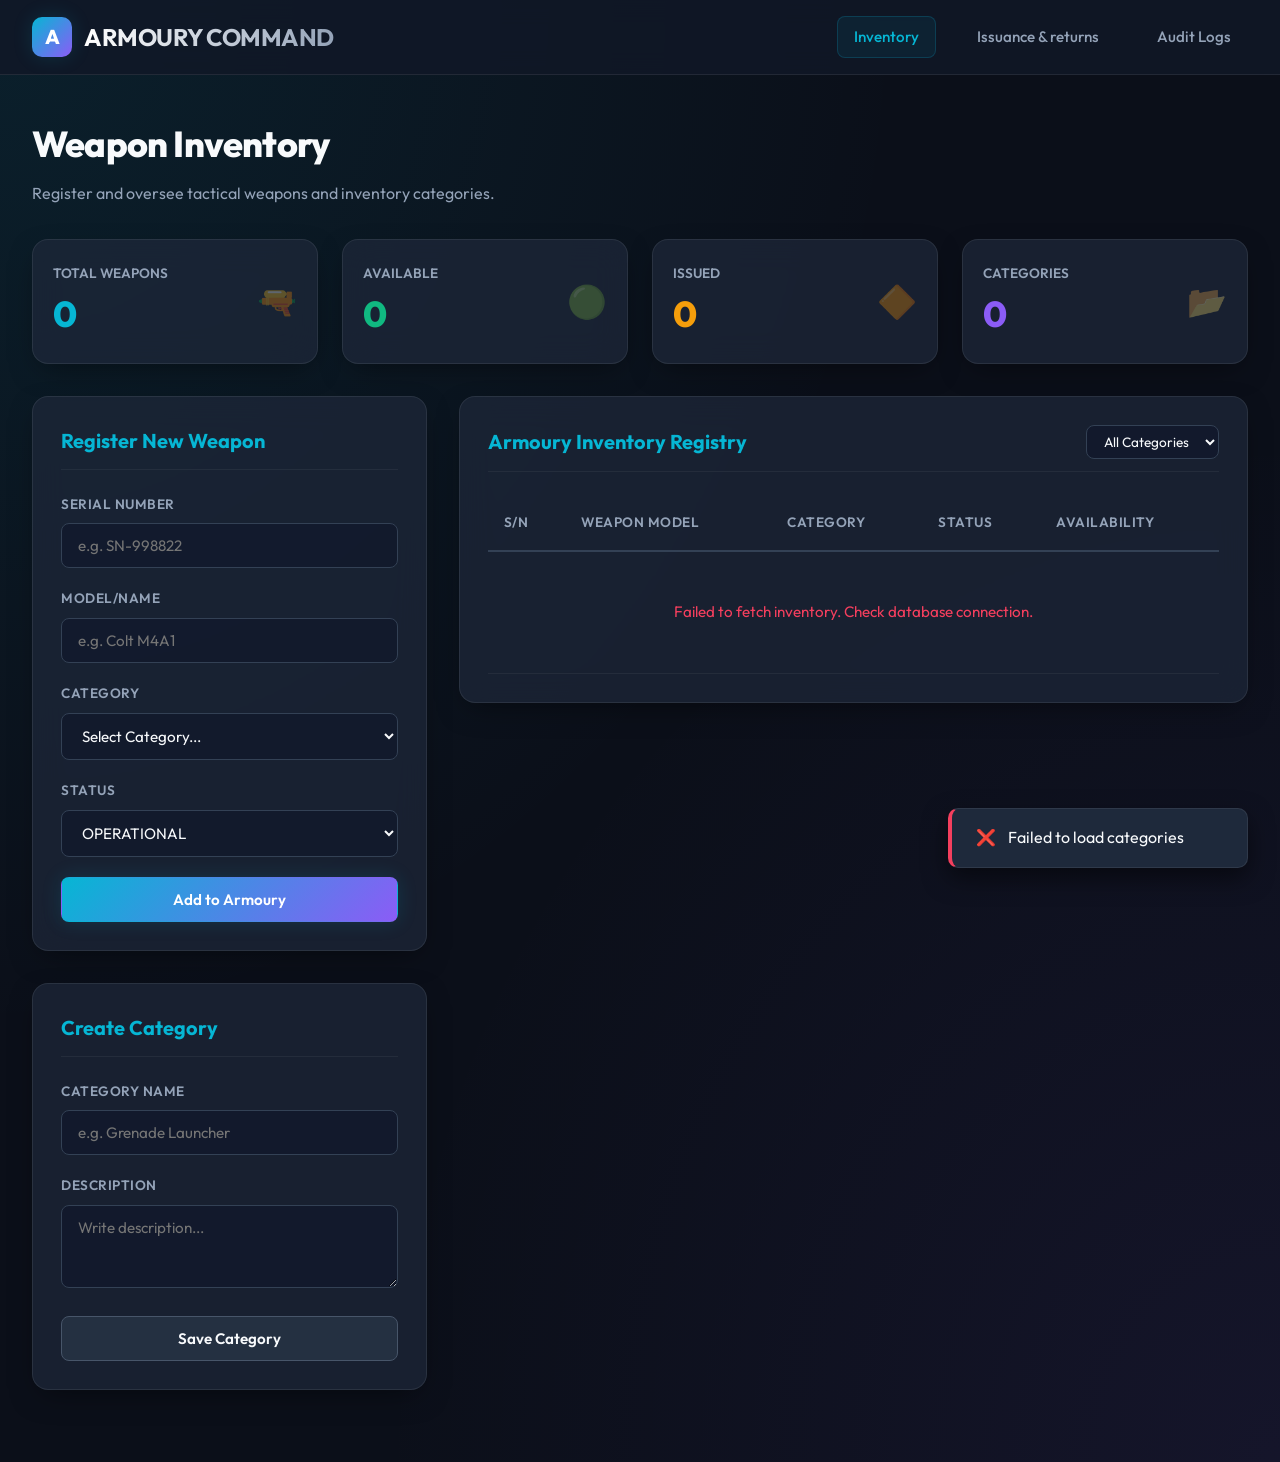
==== src/main/resources/static/index.html @ dfa246cc "Initial commit" ====
<!DOCTYPE html>
<html lang="en">
<head>
  <meta charset="UTF-8">
  <meta name="viewport" content="width=device-width, initial-scale=1.0">
  <title>Armoury Inventory - Armoury Management System</title>
  <link rel="stylesheet" href="style.css">
</head>
<body>

  <!-- Navigation -->
  <header>
    <div class="nav-container">
      <div class="logo-section">
        <div class="logo-icon">A</div>
        <div class="logo-text">ARMOURY COMMAND</div>
      </div>
      <nav class="nav-links">
        <a href="index.html" class="nav-link active" id="nav-inventory">Inventory</a>
        <a href="issuance.html" class="nav-link" id="nav-issuance">Issuance & returns</a>
        <a href="audit.html" class="nav-link" id="nav-audit">Audit Logs</a>
      </nav>
    </div>
  </header>

  <main>
    <!-- Page Title -->
    <div class="page-title-section">
      <h1 class="page-title">Weapon Inventory</h1>
      <p class="page-subtitle">Register and oversee tactical weapons and inventory categories.</p>
    </div>

    <!-- Overview Counters -->
    <div style="display: grid; grid-template-columns: repeat(auto-fit, minmax(220px, 1fr)); gap: 1.5rem; margin-bottom: 2rem;">
      <div class="glass-card" style="margin-bottom: 0; padding: 1.25rem; display: flex; align-items: center; justify-content: space-between;">
        <div>
          <span style="font-size: 0.85rem; text-transform: uppercase; color: var(--text-muted); font-weight: 600;">Total Weapons</span>
          <h2 id="stat-total" style="font-size: 2.25rem; font-weight: 800; color: var(--accent-cyan);">0</h2>
        </div>
        <div style="font-size: 2rem; opacity: 0.3;">🔫</div>
      </div>
      <div class="glass-card" style="margin-bottom: 0; padding: 1.25rem; display: flex; align-items: center; justify-content: space-between;">
        <div>
          <span style="font-size: 0.85rem; text-transform: uppercase; color: var(--text-muted); font-weight: 600;">Available</span>
          <h2 id="stat-available" style="font-size: 2.25rem; font-weight: 800; color: var(--accent-emerald);">0</h2>
        </div>
        <div style="font-size: 2rem; opacity: 0.3;">🟢</div>
      </div>
      <div class="glass-card" style="margin-bottom: 0; padding: 1.25rem; display: flex; align-items: center; justify-content: space-between;">
        <div>
          <span style="font-size: 0.85rem; text-transform: uppercase; color: var(--text-muted); font-weight: 600;">Issued</span>
          <h2 id="stat-issued" style="font-size: 2.25rem; font-weight: 800; color: var(--accent-amber);">0</h2>
        </div>
        <div style="font-size: 2rem; opacity: 0.3;">🔶</div>
      </div>
      <div class="glass-card" style="margin-bottom: 0; padding: 1.25rem; display: flex; align-items: center; justify-content: space-between;">
        <div>
          <span style="font-size: 0.85rem; text-transform: uppercase; color: var(--text-muted); font-weight: 600;">Categories</span>
          <h2 id="stat-categories" style="font-size: 2.25rem; font-weight: 800; color: var(--accent-purple);">0</h2>
        </div>
        <div style="font-size: 2rem; opacity: 0.3;">📂</div>
      </div>
    </div>

    <!-- Main Grid -->
    <div class="dashboard-grid">
      
      <!-- Sidebar Control Panels -->
      <div class="sidebar-column">
        <!-- Weapon Registration Form -->
        <div class="glass-card">
          <div class="card-header">Register New Weapon</div>
          <form id="form-add-weapon">
            <div class="form-group">
              <label class="form-label">Serial Number</label>
              <input type="text" id="weapon-sn" class="form-control" placeholder="e.g. SN-998822" required>
            </div>
            <div class="form-group">
              <label class="form-label">Model/Name</label>
              <input type="text" id="weapon-name" class="form-control" placeholder="e.g. Colt M4A1" required>
            </div>
            <div class="form-group">
              <label class="form-label">Category</label>
              <select id="weapon-category-select" class="form-control" required>
                <option value="">Select Category...</option>
              </select>
            </div>
            <div class="form-group">
              <label class="form-label">Status</label>
              <select id="weapon-status" class="form-control">
                <option value="OPERATIONAL">OPERATIONAL</option>
                <option value="MAINTENANCE">MAINTENANCE</option>
                <option value="DECOMMISSIONED">DECOMMISSIONED</option>
              </select>
            </div>
            <button type="submit" class="btn btn-primary" id="btn-submit-weapon">Add to Armoury</button>
          </form>
        </div>

        <!-- Category Addition Form -->
        <div class="glass-card">
          <div class="card-header">Create Category</div>
          <form id="form-add-category">
            <div class="form-group">
              <label class="form-label">Category Name</label>
              <input type="text" id="category-name" class="form-control" placeholder="e.g. Grenade Launcher" required>
            </div>
            <div class="form-group">
              <label class="form-label">Description</label>
              <textarea id="category-desc" class="form-control" placeholder="Write description..." rows="3"></textarea>
            </div>
            <button type="submit" class="btn btn-secondary" id="btn-submit-category">Save Category</button>
          </form>
        </div>
      </div>

      <!-- Main Content Column -->
      <div class="main-column">
        <!-- Weapon List Panel -->
        <div class="glass-card">
          <div class="card-header">
            <span>Armoury Inventory Registry</span>
            <div style="display: flex; gap: 0.5rem; align-items: center;">
              <select id="filter-category" class="form-control" style="width: auto; padding: 0.4rem 0.8rem; font-size: 0.85rem;">
                <option value="all">All Categories</option>
              </select>
            </div>
          </div>

          <div class="table-container">
            <table id="table-weapons">
              <thead>
                <tr>
                  <th>S/N</th>
                  <th>Weapon Model</th>
                  <th>Category</th>
                  <th>Status</th>
                  <th>Availability</th>
                </tr>
              </thead>
              <tbody id="weapons-list-body">
                <tr>
                  <td colspan="5" class="empty-state">Loading inventory...</td>
                </tr>
              </tbody>
            </table>
          </div>
        </div>
      </div>

    </div>
  </main>

  <!-- Toast Container -->
  <div class="toast-container" id="toast-container"></div>

  <!-- Script Logic -->
  <script>
    const API_URL = '';

    // Elements
    const formAddWeapon = document.getElementById('form-add-weapon');
    const formAddCategory = document.getElementById('form-add-category');
    const categorySelect = document.getElementById('weapon-category-select');
    const filterCategory = document.getElementById('filter-category');
    const weaponsBody = document.getElementById('weapons-list-body');

    // Stats Elements
    const statTotal = document.getElementById('stat-total');
    const statAvailable = document.getElementById('stat-available');
    const statIssued = document.getElementById('stat-issued');
    const statCategories = document.getElementById('stat-categories');

    // Init Page
    document.addEventListener('DOMContentLoaded', () => {
      loadCategories();
      loadWeapons();
    });

    // Show Toast Alert
    function showToast(message, type = 'success') {
      const container = document.getElementById('toast-container');
      const toast = document.createElement('div');
      toast.className = `toast toast-${type}`;
      toast.innerHTML = `
        <span>${type === 'success' ? '✔' : '❌'}</span>
        <span>${message}</span>
      `;
      container.appendChild(toast);
      setTimeout(() => {
        toast.style.opacity = '0';
        toast.style.transform = 'translateY(20px)';
        setTimeout(() => toast.remove(), 300);
      }, 4000);
    }

    // Load Categories from Backend
    function loadCategories() {
      fetch(`${API_URL}/api/categories`)
        .then(res => res.json())
        .then(data => {
          statCategories.textContent = data.length;
          
          // Clear and refill select options
          categorySelect.innerHTML = '<option value="">Select Category...</option>';
          filterCategory.innerHTML = '<option value="all">All Categories</option>';

          data.forEach(cat => {
            const opt1 = document.createElement('option');
            opt1.value = cat.id;
            opt1.textContent = cat.name;
            categorySelect.appendChild(opt1);

            const opt2 = document.createElement('option');
            opt2.value = cat.id;
            opt2.textContent = cat.name;
            filterCategory.appendChild(opt2);
          });
        })
        .catch(err => {
          console.error(err);
          showToast('Failed to load categories', 'error');
        });
    }

    // Load Weapons
    function loadWeapons(categoryId = 'all') {
      let url = `${API_URL}/api/weapons`;
      if (categoryId !== 'all') {
        url = `${API_URL}/api/weapons/category/${categoryId}`;
      }

      fetch(url)
        .then(res => res.json())
        .then(data => {
          renderWeaponsTable(data);
          updateInventoryStats(data);
        })
        .catch(err => {
          console.error(err);
          weaponsBody.innerHTML = `<tr><td colspan="5" class="empty-state" style="color: var(--accent-rose)">Failed to fetch inventory. Check database connection.</td></tr>`;
        });
    }

    // Render Table
    function renderWeaponsTable(weapons) {
      weaponsBody.innerHTML = '';
      if (weapons.length === 0) {
        weaponsBody.innerHTML = `<tr><td colspan="5" class="empty-state">No weapons in register. Add one to start.</td></tr>`;
        return;
      }

      weapons.forEach(w => {
        const tr = document.createElement('tr');
        tr.innerHTML = `
          <td style="font-weight: 600; font-family: monospace; color: var(--accent-cyan);">${w.serialNumber}</td>
          <td style="font-weight: 500;">${w.name}</td>
          <td><span class="badge" style="background: rgba(139, 92, 246, 0.08); color: var(--accent-purple); border: 1px solid rgba(139, 92, 246, 0.15);">${w.category.name}</span></td>
          <td><span class="badge ${w.status === 'OPERATIONAL' ? 'badge-available' : 'badge-danger'}">${w.status}</span></td>
          <td>
            <span class="badge ${w.available ? 'badge-available' : 'badge-issued'}">
              ${w.available ? 'Available' : 'Issued'}
            </span>
          </td>
        `;
        weaponsBody.appendChild(tr);
      });
    }

    // Update Counter Stats
    function updateInventoryStats(weapons) {
      statTotal.textContent = weapons.length;
      const availCount = weapons.filter(w => w.available).length;
      statAvailable.textContent = availCount;
      statIssued.textContent = weapons.length - availCount;
    }

    // Handle Form Add Category
    formAddCategory.addEventListener('submit', (e) => {
      e.preventDefault();
      const catName = document.getElementById('category-name').value.trim();
      const catDesc = document.getElementById('category-desc').value.trim();

      fetch(`${API_URL}/api/categories`, {
        method: 'POST',
        headers: { 'Content-Type': 'application/json' },
        body: JSON.stringify({ name: catName, description: catDesc })
      })
      .then(res => {
        if (!res.ok) throw new Error('Failed to create category');
        return res.json();
      })
      .then(data => {
        showToast(`Category "${data.name}" added successfully`);
        formAddCategory.reset();
        loadCategories();
      })
      .catch(err => {
        console.error(err);
        showToast('Error: Category already exists or invalid data', 'error');
      });
    });

    // Handle Form Add Weapon
    formAddWeapon.addEventListener('submit', (e) => {
      e.preventDefault();
      const sn = document.getElementById('weapon-sn').value.trim();
      const name = document.getElementById('weapon-name').value.trim();
      const categoryId = document.getElementById('weapon-category-select').value;
      const status = document.getElementById('weapon-status').value;

      fetch(`${API_URL}/api/weapons`, {
        method: 'POST',
        headers: { 'Content-Type': 'application/json' },
        body: JSON.stringify({ serialNumber: sn, name, categoryId: parseInt(categoryId), status })
      })
      .then(res => {
        if (!res.ok) throw new Error('Failed to add weapon');
        return res.json();
      })
      .then(data => {
        showToast(`Weapon "${data.name}" registered successfully`);
        formAddWeapon.reset();
        loadWeapons(filterCategory.value);
      })
      .catch(err => {
        console.error(err);
        showToast('Error: Serial number must be unique', 'error');
      });
    });

    // Filter Change
    filterCategory.addEventListener('change', () => {
      loadWeapons(filterCategory.value);
    });
  </script>
</body>
</html>
---- src/main/resources/static/style.css ----
@import url('https://fonts.googleapis.com/css2?family=Outfit:wght@300;400;500;600;700;800&display=swap');

:root {
  --bg-primary: #0b0f19;
  --bg-secondary: #111827;
  --card-bg: rgba(30, 41, 59, 0.7);
  --card-border: rgba(255, 255, 255, 0.08);
  --text-main: #f8fafc;
  --text-muted: #94a3b8;
  --accent-cyan: #06b6d4;
  --accent-emerald: #10b981;
  --accent-amber: #f59e0b;
  --accent-rose: #f43f5e;
  --accent-purple: #8b5cf6;
  --transition-smooth: all 0.3s cubic-bezier(0.4, 0, 0.2, 1);
  --font-main: 'Outfit', sans-serif;
  --shadow-glow: 0 0 20px rgba(6, 182, 212, 0.15);
}

/* Reset & Scrollbar */
* {
  margin: 0;
  padding: 0;
  box-sizing: border-box;
}

body {
  background-color: var(--bg-primary);
  background-image: 
    radial-gradient(at 0% 0%, rgba(6, 182, 212, 0.1) 0px, transparent 50%),
    radial-gradient(at 100% 100%, rgba(139, 92, 246, 0.08) 0px, transparent 50%);
  color: var(--text-main);
  font-family: var(--font-main);
  min-height: 100vh;
  line-height: 1.6;
  overflow-x: hidden;
}

::-webkit-scrollbar {
  width: 8px;
  height: 8px;
}
::-webkit-scrollbar-track {
  background: var(--bg-primary);
}
::-webkit-scrollbar-thumb {
  background: #334155;
  border-radius: 4px;
}
::-webkit-scrollbar-thumb:hover {
  background: var(--accent-cyan);
}

/* Layout */
header {
  background: rgba(17, 24, 39, 0.85);
  backdrop-filter: blur(12px);
  border-bottom: 1px solid var(--card-border);
  position: sticky;
  top: 0;
  z-index: 100;
  padding: 1rem 2rem;
}

.nav-container {
  max-width: 1400px;
  margin: 0 auto;
  display: flex;
  justify-content: space-between;
  align-items: center;
}

.logo-section {
  display: flex;
  align-items: center;
  gap: 0.75rem;
}

.logo-icon {
  width: 40px;
  height: 40px;
  background: linear-gradient(135deg, var(--accent-cyan), var(--accent-purple));
  border-radius: 10px;
  display: flex;
  align-items: center;
  justify-content: center;
  font-weight: 800;
  font-size: 1.25rem;
  color: #fff;
  box-shadow: var(--shadow-glow);
}

.logo-text {
  font-size: 1.5rem;
  font-weight: 700;
  letter-spacing: -0.5px;
  background: linear-gradient(to right, #fff, var(--text-muted));
  -webkit-background-clip: text;
  -webkit-text-fill-color: transparent;
}

.nav-links {
  display: flex;
  gap: 1.5rem;
}

.nav-link {
  color: var(--text-muted);
  text-decoration: none;
  font-weight: 500;
  font-size: 0.95rem;
  padding: 0.5rem 1rem;
  border-radius: 8px;
  transition: var(--transition-smooth);
  border: 1px solid transparent;
}

.nav-link:hover {
  color: var(--accent-cyan);
  background: rgba(6, 182, 212, 0.05);
}

.nav-link.active {
  color: var(--accent-cyan);
  background: rgba(6, 182, 212, 0.08);
  border-color: rgba(6, 182, 212, 0.2);
}

main {
  max-width: 1400px;
  margin: 2.5rem auto;
  padding: 0 2rem;
}

.page-title-section {
  margin-bottom: 2rem;
}

.page-title {
  font-size: 2.25rem;
  font-weight: 800;
  letter-spacing: -0.8px;
  margin-bottom: 0.5rem;
}

.page-subtitle {
  color: var(--text-muted);
  font-size: 1rem;
}

/* Dashboard Grid Layout */
.dashboard-grid {
  display: grid;
  grid-template-columns: 1fr 2fr;
  gap: 2rem;
  align-items: start;
}

@media (max-width: 1024px) {
  .dashboard-grid {
    grid-template-columns: 1fr;
  }
}

/* Cards & Glassmorphism */
.glass-card {
  background: var(--card-bg);
  backdrop-filter: blur(16px);
  border: 1px solid var(--card-border);
  border-radius: 16px;
  padding: 1.75rem;
  box-shadow: 0 10px 30px -10px rgba(0, 0, 0, 0.5);
  margin-bottom: 2rem;
  transition: var(--transition-smooth);
}

.glass-card:hover {
  border-color: rgba(255, 255, 255, 0.12);
  box-shadow: 0 12px 35px -8px rgba(0, 0, 0, 0.6);
}

.card-header {
  font-size: 1.25rem;
  font-weight: 700;
  margin-bottom: 1.5rem;
  display: flex;
  justify-content: space-between;
  align-items: center;
  border-bottom: 1px solid rgba(255, 255, 255, 0.05);
  padding-bottom: 0.75rem;
  color: var(--accent-cyan);
}

/* Forms */
.form-group {
  margin-bottom: 1.25rem;
}

.form-label {
  display: block;
  font-size: 0.85rem;
  font-weight: 600;
  color: var(--text-muted);
  margin-bottom: 0.5rem;
  text-transform: uppercase;
  letter-spacing: 0.5px;
}

.form-control {
  width: 100%;
  padding: 0.75rem 1rem;
  background: rgba(15, 23, 42, 0.6);
  border: 1px solid #334155;
  border-radius: 8px;
  color: var(--text-main);
  font-family: var(--font-main);
  font-size: 0.95rem;
  transition: var(--transition-smooth);
}

.form-control:focus {
  outline: none;
  border-color: var(--accent-cyan);
  box-shadow: 0 0 12px rgba(6, 182, 212, 0.25);
  background: rgba(15, 23, 42, 0.9);
}

/* Buttons */
.btn {
  display: inline-flex;
  align-items: center;
  justify-content: center;
  padding: 0.75rem 1.5rem;
  font-weight: 600;
  font-size: 0.95rem;
  border-radius: 8px;
  border: 1px solid transparent;
  cursor: pointer;
  font-family: var(--font-main);
  transition: var(--transition-smooth);
  width: 100%;
  gap: 0.5rem;
}

.btn-primary {
  background: linear-gradient(135deg, var(--accent-cyan), var(--accent-purple));
  color: #fff;
  box-shadow: var(--shadow-glow);
}

.btn-primary:hover {
  filter: brightness(1.1);
  transform: translateY(-2px);
}

.btn-secondary {
  background: rgba(51, 65, 85, 0.5);
  border-color: #475569;
  color: var(--text-main);
}

.btn-secondary:hover {
  background: rgba(51, 65, 85, 0.8);
  border-color: #64748b;
  transform: translateY(-2px);
}

/* Tables */
.table-container {
  overflow-x: auto;
  width: 100%;
}

table {
  width: 100%;
  border-collapse: collapse;
  text-align: left;
  font-size: 0.95rem;
}

th {
  padding: 1rem;
  font-weight: 600;
  color: var(--text-muted);
  border-bottom: 2px solid #334155;
  font-size: 0.85rem;
  text-transform: uppercase;
  letter-spacing: 0.5px;
}

td {
  padding: 1rem;
  border-bottom: 1px solid rgba(255, 255, 255, 0.05);
  color: #e2e8f0;
}

tr {
  transition: var(--transition-smooth);
}

tr:hover td {
  background: rgba(255, 255, 255, 0.02);
  color: #fff;
}

/* Status Badges */
.badge {
  display: inline-flex;
  align-items: center;
  padding: 0.25rem 0.6rem;
  font-size: 0.75rem;
  font-weight: 700;
  border-radius: 30px;
  text-transform: uppercase;
  letter-spacing: 0.5px;
}

.badge-available {
  background: rgba(16, 185, 129, 0.12);
  color: var(--accent-emerald);
  border: 1px solid rgba(16, 185, 129, 0.2);
}

.badge-issued {
  background: rgba(245, 158, 11, 0.12);
  color: var(--accent-amber);
  border: 1px solid rgba(245, 158, 11, 0.2);
}

.badge-danger {
  background: rgba(244, 63, 94, 0.12);
  color: var(--accent-rose);
  border: 1px solid rgba(244, 63, 94, 0.2);
}

/* Notifications Box */
.notification-feed {
  max-height: 350px;
  overflow-y: auto;
  padding-right: 0.5rem;
}

.notification-item {
  background: rgba(15, 23, 42, 0.4);
  border-left: 3px solid var(--accent-cyan);
  padding: 1rem;
  border-radius: 0 8px 8px 0;
  margin-bottom: 0.75rem;
  position: relative;
  transition: var(--transition-smooth);
}

.notification-item.read {
  border-left-color: #475569;
  opacity: 0.6;
}

.notification-text {
  font-size: 0.9rem;
  margin-bottom: 0.25rem;
}

.notification-time {
  font-size: 0.75rem;
  color: var(--text-muted);
}

/* Toast Notifications */
.toast-container {
  position: fixed;
  bottom: 2rem;
  right: 2rem;
  z-index: 1000;
  display: flex;
  flex-direction: column;
  gap: 0.75rem;
}

.toast {
  background: #1e293b;
  border: 1px solid var(--card-border);
  color: var(--text-main);
  padding: 1rem 1.5rem;
  border-radius: 10px;
  box-shadow: 0 10px 25px rgba(0,0,0,0.5);
  display: flex;
  align-items: center;
  gap: 0.75rem;
  animation: slideIn 0.3s ease-out;
  min-width: 300px;
}

.toast-success { border-left: 4px solid var(--accent-emerald); }
.toast-error { border-left: 4px solid var(--accent-rose); }

@keyframes slideIn {
  from { transform: translateX(100%); opacity: 0; }
  to { transform: translateX(0); opacity: 1; }
}

/* Empty State */
.empty-state {
  text-align: center;
  padding: 3rem 1.5rem;
  color: var(--text-muted);
}

.empty-state-icon {
  font-size: 3rem;
  margin-bottom: 1rem;
  color: rgba(255, 255, 255, 0.05);
}

/* Search bar and Filters */
.search-filter-bar {
  display: flex;
  gap: 1rem;
  margin-bottom: 1.5rem;
}

.search-input {
  flex: 1;
}

/* Audit log visual enhancement */
.audit-row-create { border-left: 3px solid var(--accent-emerald); }
.audit-row-issue { border-left: 3px solid var(--accent-cyan); }
.audit-row-return { border-left: 3px solid var(--accent-purple); }
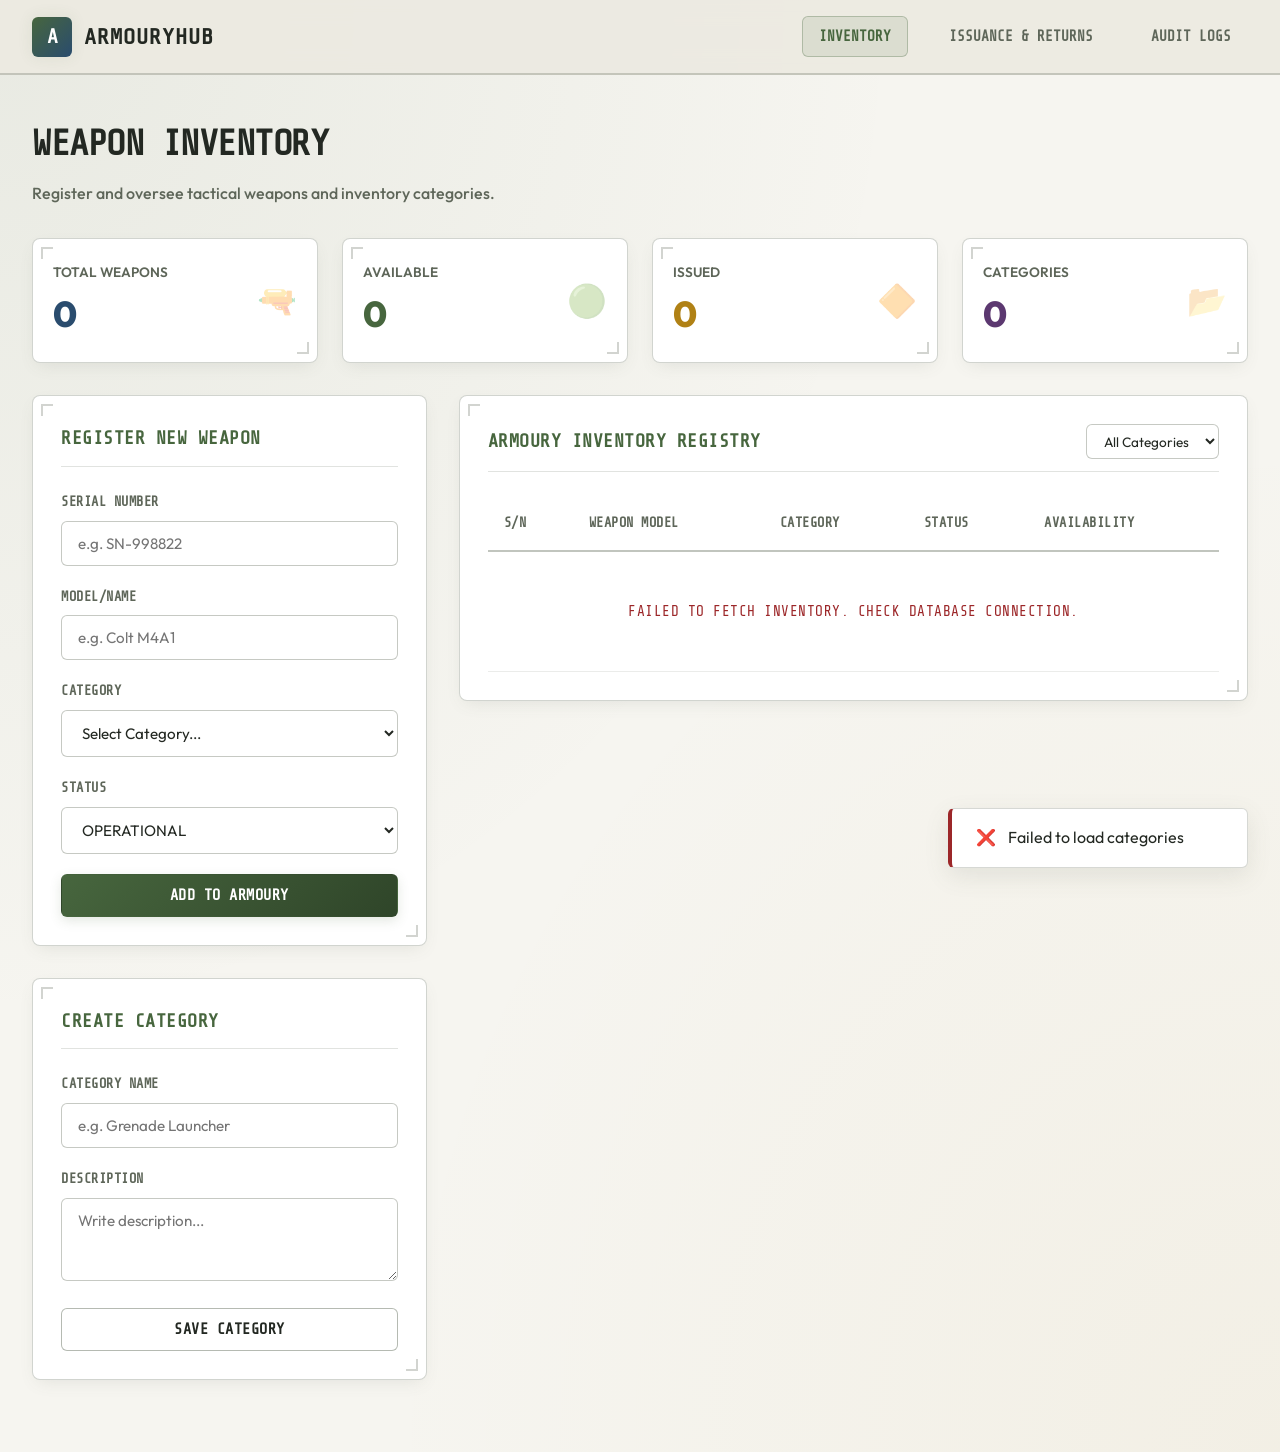
==== commit 2b08d28e: "named changed" ====
--- a/src/main/resources/static/index.html
+++ b/src/main/resources/static/index.html
@@ -3,7 +3,7 @@
 <head>
   <meta charset="UTF-8">
   <meta name="viewport" content="width=device-width, initial-scale=1.0">
-  <title>Armoury Inventory - Armoury Management System</title>
+  <title>ArmouryHub Inventory - ArmouryHub</title>
   <link rel="stylesheet" href="style.css">
 </head>
 <body>
@@ -13,7 +13,7 @@
     <div class="nav-container">
       <div class="logo-section">
         <div class="logo-icon">A</div>
-        <div class="logo-text">ARMOURY COMMAND</div>
+        <div class="logo-text">ARMOURYHUB</div>
       </div>
       <nav class="nav-links">
         <a href="index.html" class="nav-link active" id="nav-inventory">Inventory</a>
--- a/src/main/resources/static/style.css
+++ b/src/main/resources/static/style.css
@@ -1,20 +1,21 @@
-@import url('https://fonts.googleapis.com/css2?family=Outfit:wght@300;400;500;600;700;800&display=swap');
+@import url('https://fonts.googleapis.com/css2?family=Outfit:wght@300;400;500;600;700;800&family=Share+Tech+Mono&display=swap');
 
 :root {
-  --bg-primary: #0b0f19;
-  --bg-secondary: #111827;
-  --card-bg: rgba(30, 41, 59, 0.7);
-  --card-border: rgba(255, 255, 255, 0.08);
-  --text-main: #f8fafc;
-  --text-muted: #94a3b8;
-  --accent-cyan: #06b6d4;
-  --accent-emerald: #10b981;
-  --accent-amber: #f59e0b;
-  --accent-rose: #f43f5e;
-  --accent-purple: #8b5cf6;
-  --transition-smooth: all 0.3s cubic-bezier(0.4, 0, 0.2, 1);
+  --bg-primary: #f6f5f0;
+  --bg-secondary: #eceae1;
+  --card-bg: #ffffff;
+  --card-border: rgba(92, 102, 85, 0.28);
+  --text-main: #232822;
+  --text-muted: #5e6659;
+  --accent-cyan: #2a4c6e; /* Tactical Air Force Blue */
+  --accent-emerald: #47663e; /* Olive Drab Army Green */
+  --accent-amber: #b08115; /* Coyote Tan / Hazard Amber */
+  --accent-rose: #9c2729; /* Warning hazard red */
+  --accent-purple: #5c3870; /* Special ops dark purple */
+  --transition-smooth: all 0.25s cubic-bezier(0.4, 0, 0.2, 1);
   --font-main: 'Outfit', sans-serif;
-  --shadow-glow: 0 0 20px rgba(6, 182, 212, 0.15);
+  --font-tactical: 'Share Tech Mono', monospace;
+  --shadow-glow: 0 0 15px rgba(71, 102, 62, 0.1);
 }
 
 /* Reset & Scrollbar */
@@ -27,8 +28,8 @@
 body {
   background-color: var(--bg-primary);
   background-image: 
-    radial-gradient(at 0% 0%, rgba(6, 182, 212, 0.1) 0px, transparent 50%),
-    radial-gradient(at 100% 100%, rgba(139, 92, 246, 0.08) 0px, transparent 50%);
+    radial-gradient(at 0% 0%, rgba(71, 102, 62, 0.08) 0px, transparent 50%),
+    radial-gradient(at 100% 100%, rgba(176, 129, 21, 0.05) 0px, transparent 50%);
   color: var(--text-main);
   font-family: var(--font-main);
   min-height: 100vh;
@@ -44,18 +45,18 @@
   background: var(--bg-primary);
 }
 ::-webkit-scrollbar-thumb {
-  background: #334155;
+  background: rgba(92, 102, 85, 0.3);
   border-radius: 4px;
 }
 ::-webkit-scrollbar-thumb:hover {
-  background: var(--accent-cyan);
+  background: var(--accent-emerald);
 }
 
 /* Layout */
 header {
-  background: rgba(17, 24, 39, 0.85);
+  background: rgba(236, 234, 225, 0.92);
   backdrop-filter: blur(12px);
-  border-bottom: 1px solid var(--card-border);
+  border-bottom: 2px solid var(--card-border);
   position: sticky;
   top: 0;
   z-index: 100;
@@ -79,24 +80,24 @@
 .logo-icon {
   width: 40px;
   height: 40px;
-  background: linear-gradient(135deg, var(--accent-cyan), var(--accent-purple));
-  border-radius: 10px;
+  background: linear-gradient(135deg, var(--accent-emerald), var(--accent-cyan));
+  border-radius: 6px;
   display: flex;
   align-items: center;
   justify-content: center;
   font-weight: 800;
   font-size: 1.25rem;
+  font-family: var(--font-tactical);
   color: #fff;
   box-shadow: var(--shadow-glow);
 }
 
 .logo-text {
-  font-size: 1.5rem;
+  font-size: 1.4rem;
   font-weight: 700;
-  letter-spacing: -0.5px;
-  background: linear-gradient(to right, #fff, var(--text-muted));
-  -webkit-background-clip: text;
-  -webkit-text-fill-color: transparent;
+  font-family: var(--font-tactical);
+  letter-spacing: 1px;
+  color: var(--text-main);
 }
 
 .nav-links {
@@ -107,23 +108,25 @@
 .nav-link {
   color: var(--text-muted);
   text-decoration: none;
-  font-weight: 500;
-  font-size: 0.95rem;
+  font-weight: 600;
+  font-size: 0.9rem;
+  font-family: var(--font-tactical);
   padding: 0.5rem 1rem;
-  border-radius: 8px;
+  border-radius: 6px;
   transition: var(--transition-smooth);
   border: 1px solid transparent;
+  text-transform: uppercase;
 }
 
 .nav-link:hover {
-  color: var(--accent-cyan);
-  background: rgba(6, 182, 212, 0.05);
+  color: var(--accent-emerald);
+  background: rgba(71, 102, 62, 0.06);
 }
 
 .nav-link.active {
-  color: var(--accent-cyan);
-  background: rgba(6, 182, 212, 0.08);
-  border-color: rgba(6, 182, 212, 0.2);
+  color: var(--accent-emerald);
+  background: rgba(71, 102, 62, 0.1);
+  border-color: rgba(71, 102, 62, 0.3);
 }
 
 main {
@@ -139,13 +142,17 @@
 .page-title {
   font-size: 2.25rem;
   font-weight: 800;
-  letter-spacing: -0.8px;
+  font-family: var(--font-tactical);
+  text-transform: uppercase;
+  letter-spacing: -0.5px;
   margin-bottom: 0.5rem;
+  color: var(--text-main);
 }
 
 .page-subtitle {
   color: var(--text-muted);
   font-size: 1rem;
+  font-weight: 500;
 }
 
 /* Dashboard Grid Layout */
@@ -162,33 +169,61 @@
   }
 }
 
-/* Cards & Glassmorphism */
+/* Cards & Glassmorphism (Re-coded as tactical cards) */
 .glass-card {
   background: var(--card-bg);
-  backdrop-filter: blur(16px);
   border: 1px solid var(--card-border);
-  border-radius: 16px;
+  border-radius: 8px;
   padding: 1.75rem;
-  box-shadow: 0 10px 30px -10px rgba(0, 0, 0, 0.5);
+  box-shadow: 0 6px 18px -6px rgba(92, 102, 85, 0.15);
   margin-bottom: 2rem;
   transition: var(--transition-smooth);
+  position: relative;
+}
+
+/* HUD corner-accent frames for military styling */
+.glass-card::before {
+  content: '';
+  position: absolute;
+  top: 8px;
+  left: 8px;
+  width: 10px;
+  height: 10px;
+  border-top: 2px solid var(--card-border);
+  border-left: 2px solid var(--card-border);
+  pointer-events: none;
+}
+
+.glass-card::after {
+  content: '';
+  position: absolute;
+  bottom: 8px;
+  right: 8px;
+  width: 10px;
+  height: 10px;
+  border-bottom: 2px solid var(--card-border);
+  border-right: 2px solid var(--card-border);
+  pointer-events: none;
 }
 
 .glass-card:hover {
-  border-color: rgba(255, 255, 255, 0.12);
-  box-shadow: 0 12px 35px -8px rgba(0, 0, 0, 0.6);
+  border-color: rgba(92, 102, 85, 0.45);
+  box-shadow: 0 10px 25px -5px rgba(92, 102, 85, 0.22);
 }
 
 .card-header {
-  font-size: 1.25rem;
+  font-size: 1.15rem;
   font-weight: 700;
+  font-family: var(--font-tactical);
+  text-transform: uppercase;
+  letter-spacing: 0.5px;
   margin-bottom: 1.5rem;
   display: flex;
   justify-content: space-between;
   align-items: center;
-  border-bottom: 1px solid rgba(255, 255, 255, 0.05);
+  border-bottom: 1px solid rgba(92, 102, 85, 0.18);
   padding-bottom: 0.75rem;
-  color: var(--accent-cyan);
+  color: var(--accent-emerald);
 }
 
 /* Forms */
@@ -199,7 +234,8 @@
 .form-label {
   display: block;
   font-size: 0.85rem;
-  font-weight: 600;
+  font-weight: 700;
+  font-family: var(--font-tactical);
   color: var(--text-muted);
   margin-bottom: 0.5rem;
   text-transform: uppercase;
@@ -209,9 +245,9 @@
 .form-control {
   width: 100%;
   padding: 0.75rem 1rem;
-  background: rgba(15, 23, 42, 0.6);
-  border: 1px solid #334155;
-  border-radius: 8px;
+  background: #ffffff;
+  border: 1.5px solid rgba(92, 102, 85, 0.35);
+  border-radius: 6px;
   color: var(--text-main);
   font-family: var(--font-main);
   font-size: 0.95rem;
@@ -220,9 +256,9 @@
 
 .form-control:focus {
   outline: none;
-  border-color: var(--accent-cyan);
-  box-shadow: 0 0 12px rgba(6, 182, 212, 0.25);
-  background: rgba(15, 23, 42, 0.9);
+  border-color: var(--accent-emerald);
+  box-shadow: 0 0 0 3px rgba(71, 102, 62, 0.15);
+  background: #ffffff;
 }
 
 /* Buttons */
@@ -233,36 +269,41 @@
   padding: 0.75rem 1.5rem;
   font-weight: 600;
   font-size: 0.95rem;
-  border-radius: 8px;
+  border-radius: 6px;
   border: 1px solid transparent;
   cursor: pointer;
-  font-family: var(--font-main);
+  font-family: var(--font-tactical);
   transition: var(--transition-smooth);
   width: 100%;
   gap: 0.5rem;
 }
 
 .btn-primary {
-  background: linear-gradient(135deg, var(--accent-cyan), var(--accent-purple));
+  background: linear-gradient(135deg, var(--accent-emerald), #2f4529);
   color: #fff;
-  box-shadow: var(--shadow-glow);
+  text-transform: uppercase;
+  letter-spacing: 0.5px;
+  box-shadow: 0 4px 12px rgba(71, 102, 62, 0.15);
 }
 
 .btn-primary:hover {
   filter: brightness(1.1);
-  transform: translateY(-2px);
+  transform: translateY(-1px);
+  box-shadow: 0 6px 16px rgba(71, 102, 62, 0.25);
 }
 
 .btn-secondary {
-  background: rgba(51, 65, 85, 0.5);
-  border-color: #475569;
-  color: var(--text-main);
+  background: #ffffff;
+  border: 1.5px solid rgba(92, 102, 85, 0.45);
+  color: var(--text-main);
+  text-transform: uppercase;
+  letter-spacing: 0.5px;
 }
 
 .btn-secondary:hover {
-  background: rgba(51, 65, 85, 0.8);
-  border-color: #64748b;
-  transform: translateY(-2px);
+  background: rgba(92, 102, 85, 0.08);
+  border-color: rgba(92, 102, 85, 0.7);
+  transform: translateY(-1px);
 }
 
 /* Tables */
@@ -280,9 +321,10 @@
 
 th {
   padding: 1rem;
-  font-weight: 600;
-  color: var(--text-muted);
-  border-bottom: 2px solid #334155;
+  font-weight: 700;
+  font-family: var(--font-tactical);
+  color: var(--text-muted);
+  border-bottom: 2px solid rgba(92, 102, 85, 0.38);
   font-size: 0.85rem;
   text-transform: uppercase;
   letter-spacing: 0.5px;
@@ -290,8 +332,8 @@
 
 td {
   padding: 1rem;
-  border-bottom: 1px solid rgba(255, 255, 255, 0.05);
-  color: #e2e8f0;
+  border-bottom: 1px solid rgba(92, 102, 85, 0.12);
+  color: var(--text-main);
 }
 
 tr {
@@ -299,8 +341,7 @@
 }
 
 tr:hover td {
-  background: rgba(255, 255, 255, 0.02);
-  color: #fff;
+  background: rgba(71, 102, 62, 0.04);
 }
 
 /* Status Badges */
@@ -310,27 +351,28 @@
   padding: 0.25rem 0.6rem;
   font-size: 0.75rem;
   font-weight: 700;
-  border-radius: 30px;
+  font-family: var(--font-tactical);
+  border-radius: 4px;
   text-transform: uppercase;
   letter-spacing: 0.5px;
 }
 
 .badge-available {
-  background: rgba(16, 185, 129, 0.12);
+  background: rgba(71, 102, 62, 0.12);
   color: var(--accent-emerald);
-  border: 1px solid rgba(16, 185, 129, 0.2);
+  border: 1px solid rgba(71, 102, 62, 0.25);
 }
 
 .badge-issued {
-  background: rgba(245, 158, 11, 0.12);
+  background: rgba(176, 129, 21, 0.12);
   color: var(--accent-amber);
-  border: 1px solid rgba(245, 158, 11, 0.2);
+  border: 1px solid rgba(176, 129, 21, 0.25);
 }
 
 .badge-danger {
-  background: rgba(244, 63, 94, 0.12);
+  background: rgba(156, 39, 41, 0.1);
   color: var(--accent-rose);
-  border: 1px solid rgba(244, 63, 94, 0.2);
+  border: 1px solid rgba(156, 39, 41, 0.25);
 }
 
 /* Notifications Box */
@@ -341,23 +383,26 @@
 }
 
 .notification-item {
-  background: rgba(15, 23, 42, 0.4);
-  border-left: 3px solid var(--accent-cyan);
+  background: #ffffff;
+  border: 1px solid rgba(92, 102, 85, 0.15);
+  border-left: 4px solid var(--accent-emerald);
   padding: 1rem;
-  border-radius: 0 8px 8px 0;
+  border-radius: 4px;
   margin-bottom: 0.75rem;
   position: relative;
   transition: var(--transition-smooth);
+  box-shadow: 0 2px 8px rgba(92, 102, 85, 0.05);
 }
 
 .notification-item.read {
-  border-left-color: #475569;
-  opacity: 0.6;
+  border-left-color: rgba(92, 102, 85, 0.4);
+  opacity: 0.7;
 }
 
 .notification-text {
   font-size: 0.9rem;
   margin-bottom: 0.25rem;
+  font-weight: 500;
 }
 
 .notification-time {
@@ -377,12 +422,12 @@
 }
 
 .toast {
-  background: #1e293b;
-  border: 1px solid var(--card-border);
+  background: #ffffff;
+  border: 1px solid rgba(92, 102, 85, 0.25);
   color: var(--text-main);
   padding: 1rem 1.5rem;
-  border-radius: 10px;
-  box-shadow: 0 10px 25px rgba(0,0,0,0.5);
+  border-radius: 6px;
+  box-shadow: 0 8px 25px rgba(92, 102, 85, 0.12);
   display: flex;
   align-items: center;
   gap: 0.75rem;
@@ -403,12 +448,16 @@
   text-align: center;
   padding: 3rem 1.5rem;
   color: var(--text-muted);
+  font-family: var(--font-tactical);
+  text-transform: uppercase;
+  font-size: 0.9rem;
+  letter-spacing: 0.5px;
 }
 
 .empty-state-icon {
   font-size: 3rem;
   margin-bottom: 1rem;
-  color: rgba(255, 255, 255, 0.05);
+  color: rgba(92, 102, 85, 0.15);
 }
 
 /* Search bar and Filters */
@@ -423,6 +472,6 @@
 }
 
 /* Audit log visual enhancement */
-.audit-row-create { border-left: 3px solid var(--accent-emerald); }
-.audit-row-issue { border-left: 3px solid var(--accent-cyan); }
-.audit-row-return { border-left: 3px solid var(--accent-purple); }
+.audit-row-create { border-left: 4px solid var(--accent-emerald) !important; }
+.audit-row-issue { border-left: 4px solid var(--accent-cyan) !important; }
+.audit-row-return { border-left: 4px solid var(--accent-purple) !important; }
